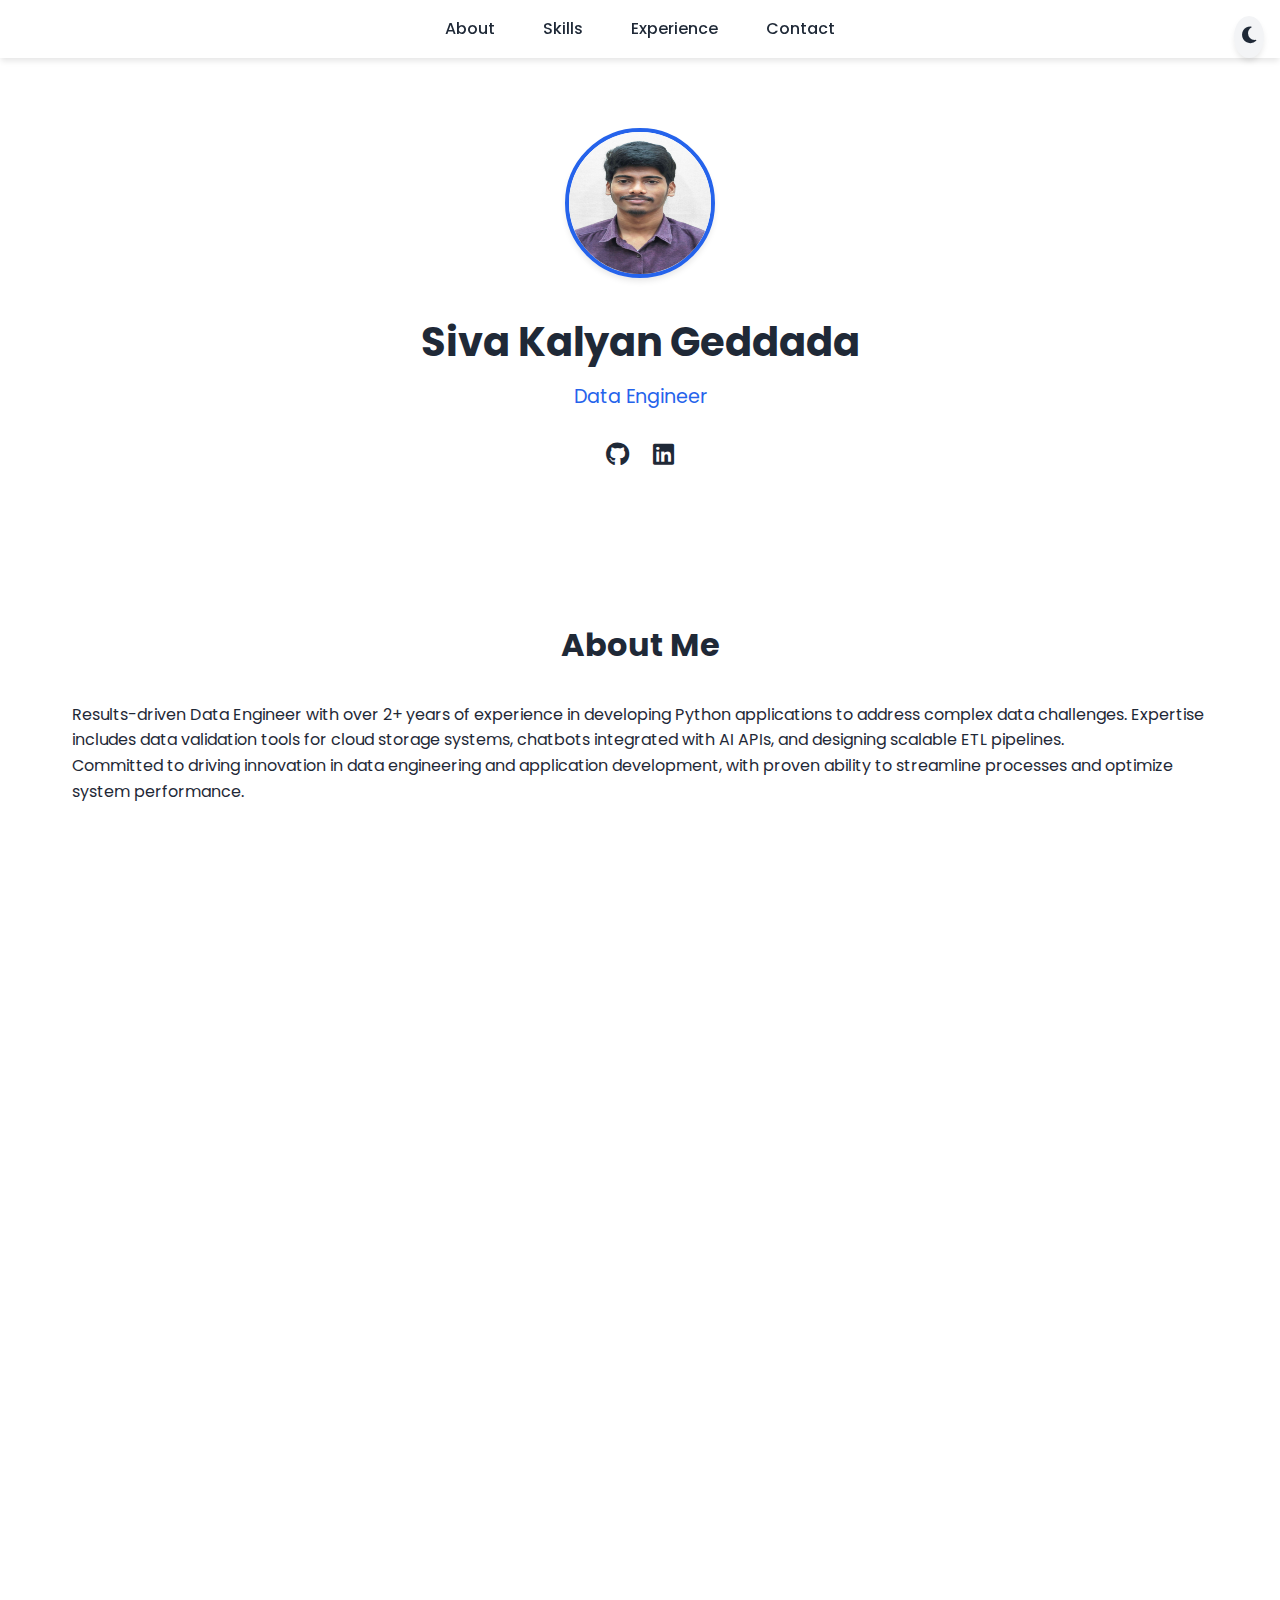
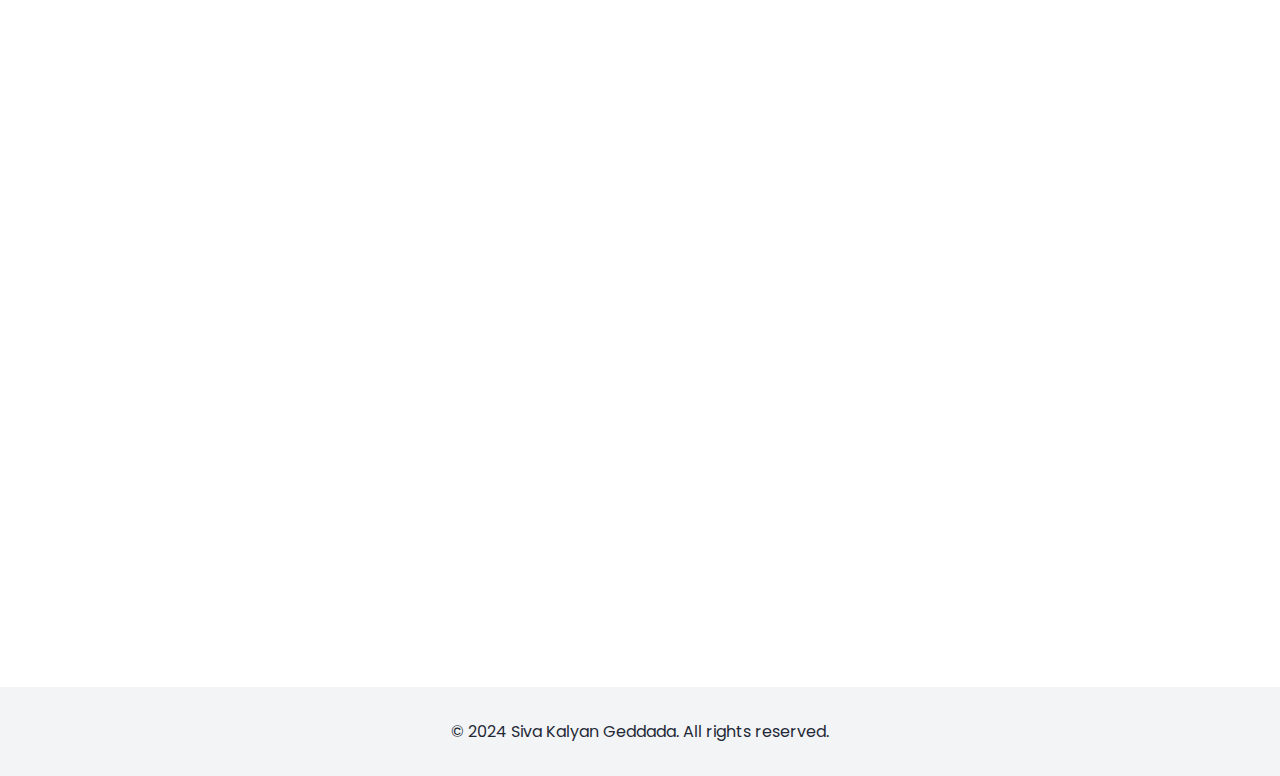
==== index.html @ b7b76e88 "Modified" ====
<!DOCTYPE html>
<html lang="en">
<head>
    <meta charset="UTF-8">
    <meta name="viewport" content="width=device-width, initial-scale=1.0">
    <title>Siva Kalyan Geddada - Data Engineer</title>
    <link rel="stylesheet" href="styles/style.css">
    <link rel="stylesheet" href="https://cdnjs.cloudflare.com/ajax/libs/font-awesome/6.5.1/css/all.min.css">
    <link href="https://fonts.googleapis.com/css2?family=Poppins:wght@300;400;500;600;700&display=swap" rel="stylesheet">
    <meta name="theme-color" content="#2563eb">
</head>
<body>
    <div class="theme-switch">
        <i class="fas fa-moon"></i>
    </div>

    <header>
        <nav>
            <ul>
                <li><a href="#about">About</a></li>
                <li><a href="#skills">Skills</a></li>
                <li><a href="#experience">Experience</a></li>
                <li><a href="#contact">Contact</a></li>
            </ul>
        </nav>
    </header>

    <main>
        <section id="hero">
            <div class="container">
                <img src="images/SivaKalyanGeddada.jpg" alt="Siva Kalyan Geddada Profile Picture" class="profile-pic">
                <h1>Siva Kalyan Geddada</h1>
                <p class="title">Data Engineer</p>
                <div class="social-links">
                    <a href="https://github.com/sivagkalyan" target="_blank"><i class="fab fa-github"></i></a>
                    <a href="linkedin.com/in/siva-kalyan-geddada-73b60621a" target="_blank"><i class="fab fa-linkedin"></i></a>
                </div>
            </div>
        </section>

        <section id="about">
            <div class="container">
                <h2>About Me</h2>
                <p>Results-driven Data Engineer with over 2+ years of experience in developing Python applications to address complex data challenges. Expertise includes data validation tools for cloud storage systems, chatbots integrated with AI APIs, and designing scalable ETL pipelines.</p>
                <p>Committed to driving innovation in data engineering and application development, with proven ability to streamline processes and optimize system performance.</p>
            </div>
        </section>

        <section id="skills">
            <div class="container">
                <h2>Core Competencies</h2>
                <div class="skills-grid">
                    <div class="skill-card">
                        <i class="fas fa-code"></i>
                        <h3>Programming & Application Development</h3>
                    </div>
                    <div class="skill-card">
                        <i class="fas fa-server"></i>
                        <h3>Server Management & Monitoring</h3>
                    </div>
                    <div class="skill-card">
                        <i class="fas fa-sync-alt"></i>
                        <h3>Data Integration & Real-Time Workflows</h3>
                    </div>
                    <div class="skill-card">
                        <i class="fas fa-globe"></i>
                        <h3>Web Application Development</h3>
                    </div>
                </div>
                <div class="skills-detail">
                    <h3>Technical Expertise</h3>
                    <div class="tech-stack">
                        <span>Python</span>
                        <span>SQL</span>
                        <span>JavaScript</span>
                        <span>HTML</span>
                        <span>CSS</span>
                        <span>FastAPI</span>
                        <span>Django</span>
                        <span>AWS</span>
                        <span>Azure</span>
                        <span>GCP</span>
                        <span>OCI</span>
                        <span>PostgreSQL</span>
                        <span>MySQL</span>
                        <span>Prometheus</span>
                        <span>Grafana</span>
                        <span>NodeExporter</span>
                    </div>
                </div>
            </div>
        </section>

        <section id="experience">
            <div class="container">
                <h2>Professional Journey</h2>
                <div class="timeline">
                    <div class="timeline-item">
                        <div class="timeline-content">
                            <h3>Data Engineer</h3>
                            <p class="company">Your Company</p>
                            <p class="date">Present</p>
                            <p>Developing Python applications to address complex data challenges, including data validation tools and chatbots integrated with AI APIs.</p>
                        </div>
                    </div>
                    <!-- Add more timeline items as needed -->
                </div>
            </div>
        </section>

        <section id="contact">
            <div class="container">
                <h2>Contact</h2>
                <div class="contact-grid">
                    <div class="contact-item">
                        <i class="fas fa-envelope"></i>
                        <p>your-email@example.com</p>
                    </div>
                    <div class="contact-item">
                        <i class="fas fa-map-marker-alt"></i>
                        <p>Your Location</p>
                    </div>
                </div>
            </div>
        </section>
    </main>

    <footer>
        <div class="container">
            <p>&copy; 2024 Siva Kalyan Geddada. All rights reserved.</p>
        </div>
    </footer>

    <script src="scripts/script.js"></script>
</body>
</html>
---- styles/style.css ----
:root {
    --primary-color: #2563eb;
    --text-color: #1f2937;
    --bg-color: #ffffff;
    --card-bg: #f3f4f6;
    --header-bg: rgba(255, 255, 255, 0.95);
    --shadow: 0 4px 6px -1px rgba(0, 0, 0, 0.1);
}

[data-theme="dark"] {
    --primary-color: #60a5fa;
    --text-color: #f3f4f6;
    --bg-color: #111827;
    --card-bg: #1f2937;
    --header-bg: rgba(17, 24, 39, 0.95);
    --shadow: 0 4px 6px -1px rgba(0, 0, 0, 0.3);
}

* {
    margin: 0;
    padding: 0;
    box-sizing: border-box;
}

html {
    scroll-behavior: smooth;
}

body {
    font-family: 'Poppins', sans-serif;
    line-height: 1.6;
    color: var(--text-color);
    background-color: var(--bg-color);
    transition: background-color 0.3s, color 0.3s;
}

.container {
    max-width: 1200px;
    margin: 0 auto;
    padding: 0 2rem;
}

/* Header & Navigation */
header {
    position: fixed;
    top: 0;
    left: 0;
    right: 0;
    background: var(--header-bg);
    backdrop-filter: blur(10px);
    z-index: 1000;
    box-shadow: var(--shadow);
}

nav ul {
    display: flex;
    justify-content: center;
    list-style: none;
    padding: 1rem 0;
}

nav ul li {
    margin: 0 1.5rem;
}

nav ul li a {
    color: var(--text-color);
    text-decoration: none;
    font-weight: 500;
    transition: color 0.3s;
}

nav ul li a:hover {
    color: var(--primary-color);
}

/* Theme Switch */
.theme-switch {
    position: fixed;
    top: 1rem;
    right: 1rem;
    z-index: 1001;
    cursor: pointer;
    padding: 0.5rem;
    border-radius: 50%;
    background: var(--card-bg);
    box-shadow: var(--shadow);
}

.theme-switch i {
    font-size: 1.2rem;
}

/* Hero Section */
#hero {
    padding: 8rem 0 4rem;
    text-align: center;
}

.profile-pic {
    width: 150px;
    height: 150px;
    border-radius: 50%;
    margin-bottom: 1.5rem;
    border: 4px solid var(--primary-color);
    box-shadow: var(--shadow);
}

h1 {
    font-size: 2.5rem;
    margin-bottom: 0.5rem;
    color: var(--text-color);
}

.title {
    color: var(--primary-color);
    font-size: 1.2rem;
    margin-bottom: 1.5rem;
}

.social-links {
    display: flex;
    justify-content: center;
    gap: 1.5rem;
}

.social-links a {
    color: var(--text-color);
    font-size: 1.5rem;
    transition: color 0.3s;
}

.social-links a:hover {
    color: var(--primary-color);
}

/* Sections */
section {
    padding: 5rem 0;
}

h2 {
    font-size: 2rem;
    margin-bottom: 2rem;
    text-align: center;
    color: var(--text-color);
}

/* Skills Section */
.skills-grid {
    display: grid;
    grid-template-columns: repeat(auto-fit, minmax(200px, 1fr));
    gap: 2rem;
    margin-bottom: 3rem;
}

.skills-detail {
    background: var(--card-bg);
    padding: 2rem;
    border-radius: 1rem;
    box-shadow: var(--shadow);
    margin-top: 2rem;
}

.skills-detail h3 {
    color: var(--primary-color);
    margin-bottom: 1.5rem;
    text-align: center;
}

.tech-stack {
    display: flex;
    flex-wrap: wrap;
    gap: 1rem;
    justify-content: center;
}

.tech-stack span {
    background: var(--primary-color);
    color: white;
    padding: 0.5rem 1rem;
    border-radius: 2rem;
    font-size: 0.9rem;
    transition: transform 0.3s;
}

.tech-stack span:hover {
    transform: translateY(-2px);
}

/* Experience Section */
.timeline {
    position: relative;
    max-width: 800px;
    margin: 0 auto;
}

.timeline-item {
    margin-bottom: 3rem;
    position: relative;
    padding-left: 2rem;
}

.timeline-item::before {
    content: '';
    position: absolute;
    left: 0;
    top: 0;
    height: 100%;
    width: 2px;
    background: var(--primary-color);
}

.timeline-item::after {
    content: '';
    position: absolute;
    left: -4px;
    top: 0;
    width: 10px;
    height: 10px;
    border-radius: 50%;
    background: var(--primary-color);
}

.timeline-content {
    background: var(--card-bg);
    padding: 1.5rem;
    border-radius: 1rem;
    box-shadow: var(--shadow);
}

.timeline-content h3 {
    color: var(--primary-color);
    margin-bottom: 0.5rem;
}

.company {
    font-weight: 500;
    margin-bottom: 0.25rem;
}

.date {
    color: var(--primary-color);
    font-size: 0.9rem;
    margin-bottom: 1rem;
}

/* Contact Section */
.contact-grid {
    display: grid;
    grid-template-columns: repeat(auto-fit, minmax(250px, 1fr));
    gap: 2rem;
    margin-top: 2rem;
}

.contact-item {
    display: flex;
    align-items: center;
    gap: 1rem;
    background: var(--card-bg);
    padding: 1.5rem;
    border-radius: 1rem;
    box-shadow: var(--shadow);
}

.contact-item i {
    font-size: 1.5rem;
    color: var(--primary-color);
}

/* Footer */
footer {
    text-align: center;
    padding: 2rem 0;
    background: var(--card-bg);
}

/* Responsive Design */
@media (max-width: 768px) {
    nav ul {
        flex-direction: column;
        align-items: center;
        padding: 0.5rem 0;
    }

    nav ul li {
        margin: 0.5rem 0;
    }

    .skills-grid {
        grid-template-columns: repeat(auto-fit, minmax(150px, 1fr));
    }

    .timeline-item {
        padding-left: 1.5rem;
    }

    h1 {
        font-size: 2rem;
    }

    h2 {
        font-size: 1.75rem;
    }
}

/* Animations */
@keyframes fadeIn {
    from {
        opacity: 0;
        transform: translateY(20px);
    }
    to {
        opacity: 1;
        transform: translateY(0);
    }
}

section {
    animation: fadeIn 0.8s ease-out forwards;
}
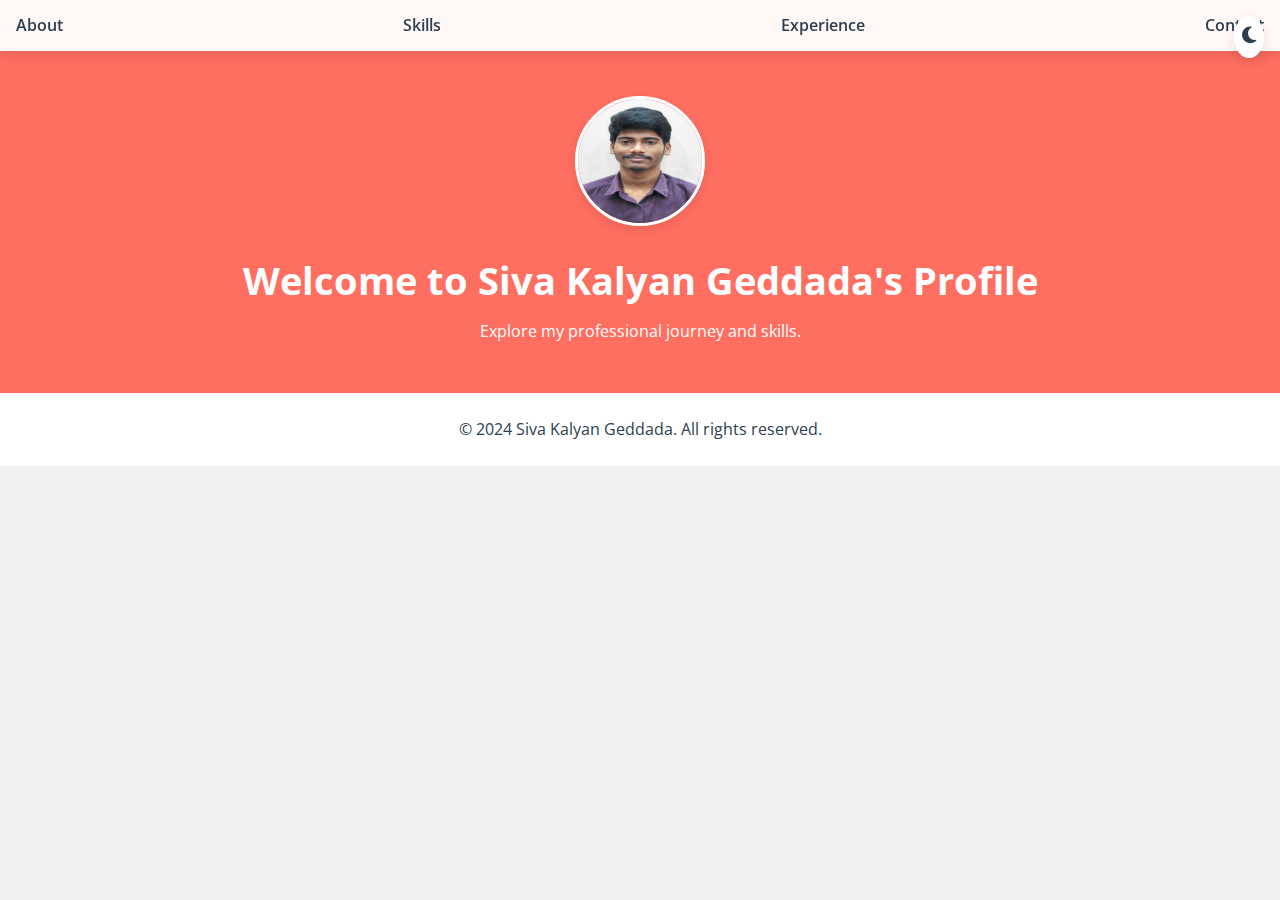
==== commit 47f91931: "Modified" ====
--- a/index.html
+++ b/index.html
@@ -6,7 +6,7 @@
     <title>Siva Kalyan Geddada - Data Engineer</title>
     <link rel="stylesheet" href="styles/style.css">
     <link rel="stylesheet" href="https://cdnjs.cloudflare.com/ajax/libs/font-awesome/6.5.1/css/all.min.css">
-    <link href="https://fonts.googleapis.com/css2?family=Poppins:wght@300;400;500;600;700&display=swap" rel="stylesheet">
+    <link href="https://fonts.googleapis.com/css2?family=Open+Sans:wght@300;400;600&display=swap" rel="stylesheet">
     <meta name="theme-color" content="#2563eb">
 </head>
 <body>
@@ -17,10 +17,10 @@
     <header>
         <nav>
             <ul>
-                <li><a href="#about">About</a></li>
-                <li><a href="#skills">Skills</a></li>
-                <li><a href="#experience">Experience</a></li>
-                <li><a href="#contact">Contact</a></li>
+                <li><a href="about.html">About</a></li>
+                <li><a href="skills.html">Skills</a></li>
+                <li><a href="experience.html">Experience</a></li>
+                <li><a href="contact.html">Contact</a></li>
             </ul>
         </nav>
     </header>
@@ -29,98 +29,8 @@
         <section id="hero">
             <div class="container">
                 <img src="images/SivaKalyanGeddada.jpg" alt="Siva Kalyan Geddada Profile Picture" class="profile-pic">
-                <h1>Siva Kalyan Geddada</h1>
-                <p class="title">Data Engineer</p>
-                <div class="social-links">
-                    <a href="https://github.com/sivagkalyan" target="_blank"><i class="fab fa-github"></i></a>
-                    <a href="linkedin.com/in/siva-kalyan-geddada-73b60621a" target="_blank"><i class="fab fa-linkedin"></i></a>
-                </div>
-            </div>
-        </section>
-
-        <section id="about">
-            <div class="container">
-                <h2>About Me</h2>
-                <p>Results-driven Data Engineer with over 2+ years of experience in developing Python applications to address complex data challenges. Expertise includes data validation tools for cloud storage systems, chatbots integrated with AI APIs, and designing scalable ETL pipelines.</p>
-                <p>Committed to driving innovation in data engineering and application development, with proven ability to streamline processes and optimize system performance.</p>
-            </div>
-        </section>
-
-        <section id="skills">
-            <div class="container">
-                <h2>Core Competencies</h2>
-                <div class="skills-grid">
-                    <div class="skill-card">
-                        <i class="fas fa-code"></i>
-                        <h3>Programming & Application Development</h3>
-                    </div>
-                    <div class="skill-card">
-                        <i class="fas fa-server"></i>
-                        <h3>Server Management & Monitoring</h3>
-                    </div>
-                    <div class="skill-card">
-                        <i class="fas fa-sync-alt"></i>
-                        <h3>Data Integration & Real-Time Workflows</h3>
-                    </div>
-                    <div class="skill-card">
-                        <i class="fas fa-globe"></i>
-                        <h3>Web Application Development</h3>
-                    </div>
-                </div>
-                <div class="skills-detail">
-                    <h3>Technical Expertise</h3>
-                    <div class="tech-stack">
-                        <span>Python</span>
-                        <span>SQL</span>
-                        <span>JavaScript</span>
-                        <span>HTML</span>
-                        <span>CSS</span>
-                        <span>FastAPI</span>
-                        <span>Django</span>
-                        <span>AWS</span>
-                        <span>Azure</span>
-                        <span>GCP</span>
-                        <span>OCI</span>
-                        <span>PostgreSQL</span>
-                        <span>MySQL</span>
-                        <span>Prometheus</span>
-                        <span>Grafana</span>
-                        <span>NodeExporter</span>
-                    </div>
-                </div>
-            </div>
-        </section>
-
-        <section id="experience">
-            <div class="container">
-                <h2>Professional Journey</h2>
-                <div class="timeline">
-                    <div class="timeline-item">
-                        <div class="timeline-content">
-                            <h3>Data Engineer</h3>
-                            <p class="company">Your Company</p>
-                            <p class="date">Present</p>
-                            <p>Developing Python applications to address complex data challenges, including data validation tools and chatbots integrated with AI APIs.</p>
-                        </div>
-                    </div>
-                    <!-- Add more timeline items as needed -->
-                </div>
-            </div>
-        </section>
-
-        <section id="contact">
-            <div class="container">
-                <h2>Contact</h2>
-                <div class="contact-grid">
-                    <div class="contact-item">
-                        <i class="fas fa-envelope"></i>
-                        <p>your-email@example.com</p>
-                    </div>
-                    <div class="contact-item">
-                        <i class="fas fa-map-marker-alt"></i>
-                        <p>Your Location</p>
-                    </div>
-                </div>
+                <h1>Welcome to Siva Kalyan Geddada's Profile</h1>
+                <p>Explore my professional journey and skills.</p>
             </div>
         </section>
     </main>
--- a/styles/style.css
+++ b/styles/style.css
@@ -1,19 +1,21 @@
 :root {
-    --primary-color: #2563eb;
-    --text-color: #1f2937;
-    --bg-color: #ffffff;
-    --card-bg: #f3f4f6;
+    --primary-color: #ff6f61;
+    --secondary-color: #4b4b4b;
+    --text-color: #2c3e50;
+    --bg-color: #f0f0f0;
+    --card-bg: #ffffff;
     --header-bg: rgba(255, 255, 255, 0.95);
-    --shadow: 0 4px 6px -1px rgba(0, 0, 0, 0.1);
+    --shadow: 0 4px 12px rgba(0, 0, 0, 0.1);
 }
 
 [data-theme="dark"] {
-    --primary-color: #60a5fa;
-    --text-color: #f3f4f6;
-    --bg-color: #111827;
-    --card-bg: #1f2937;
-    --header-bg: rgba(17, 24, 39, 0.95);
-    --shadow: 0 4px 6px -1px rgba(0, 0, 0, 0.3);
+    --primary-color: #ff9a8d;
+    --secondary-color: #b0b0b0;
+    --text-color: #ecf0f1;
+    --bg-color: #2c3e50;
+    --card-bg: #34495e;
+    --header-bg: rgba(44, 62, 80, 0.95);
+    --shadow: 0 4px 12px rgba(0, 0, 0, 0.3);
 }
 
 * {
@@ -27,7 +29,7 @@
 }
 
 body {
-    font-family: 'Poppins', sans-serif;
+    font-family: 'Open Sans', sans-serif;
     line-height: 1.6;
     color: var(--text-color);
     background-color: var(--bg-color);
@@ -35,9 +37,9 @@
 }
 
 .container {
-    max-width: 1200px;
+    max-width: 1100px;
     margin: 0 auto;
-    padding: 0 2rem;
+    padding: 0 1.5rem;
 }
 
 /* Header & Navigation */
@@ -47,26 +49,26 @@
     left: 0;
     right: 0;
     background: var(--header-bg);
-    backdrop-filter: blur(10px);
+    backdrop-filter: blur(5px);
     z-index: 1000;
     box-shadow: var(--shadow);
 }
 
 nav ul {
     display: flex;
-    justify-content: center;
+    justify-content: space-between;
     list-style: none;
-    padding: 1rem 0;
+    padding: 0.8rem 0;
 }
 
 nav ul li {
-    margin: 0 1.5rem;
+    margin: 0 1rem;
 }
 
 nav ul li a {
     color: var(--text-color);
     text-decoration: none;
-    font-weight: 500;
+    font-weight: 600;
     transition: color 0.3s;
 }
 
@@ -93,55 +95,55 @@
 
 /* Hero Section */
 #hero {
-    padding: 8rem 0 4rem;
+    padding: 6rem 0 3rem;
     text-align: center;
+    background: var(--primary-color);
+    color: #fff;
 }
 
 .profile-pic {
-    width: 150px;
-    height: 150px;
+    width: 130px;
+    height: 130px;
     border-radius: 50%;
-    margin-bottom: 1.5rem;
-    border: 4px solid var(--primary-color);
+    margin-bottom: 1rem;
+    border: 3px solid #fff;
     box-shadow: var(--shadow);
 }
 
 h1 {
-    font-size: 2.5rem;
+    font-size: 2.4rem;
     margin-bottom: 0.5rem;
-    color: var(--text-color);
 }
 
 .title {
-    color: var(--primary-color);
     font-size: 1.2rem;
-    margin-bottom: 1.5rem;
+    margin-bottom: 1rem;
 }
 
 .social-links {
     display: flex;
     justify-content: center;
-    gap: 1.5rem;
+    gap: 1rem;
 }
 
 .social-links a {
-    color: var(--text-color);
-    font-size: 1.5rem;
+    color: #fff;
+    font-size: 1.4rem;
     transition: color 0.3s;
 }
 
 .social-links a:hover {
-    color: var(--primary-color);
+    color: var(--secondary-color);
 }
 
 /* Sections */
 section {
-    padding: 5rem 0;
+    padding: 4rem 0;
 }
 
 h2 {
-    font-size: 2rem;
-    margin-bottom: 2rem;
+    font-size: 1.9rem;
+    margin-bottom: 1.5rem;
     text-align: center;
     color: var(--text-color);
 }
@@ -150,37 +152,37 @@
 .skills-grid {
     display: grid;
     grid-template-columns: repeat(auto-fit, minmax(200px, 1fr));
-    gap: 2rem;
-    margin-bottom: 3rem;
+    gap: 1.5rem;
+    margin-bottom: 2.5rem;
 }
 
 .skills-detail {
     background: var(--card-bg);
-    padding: 2rem;
-    border-radius: 1rem;
-    box-shadow: var(--shadow);
-    margin-top: 2rem;
+    padding: 1.5rem;
+    border-radius: 0.8rem;
+    box-shadow: var(--shadow);
+    margin-top: 1.5rem;
 }
 
 .skills-detail h3 {
     color: var(--primary-color);
-    margin-bottom: 1.5rem;
+    margin-bottom: 1rem;
     text-align: center;
 }
 
 .tech-stack {
     display: flex;
     flex-wrap: wrap;
-    gap: 1rem;
+    gap: 0.8rem;
     justify-content: center;
 }
 
 .tech-stack span {
     background: var(--primary-color);
     color: white;
-    padding: 0.5rem 1rem;
-    border-radius: 2rem;
-    font-size: 0.9rem;
+    padding: 0.4rem 0.8rem;
+    border-radius: 1.5rem;
+    font-size: 0.85rem;
     transition: transform 0.3s;
 }
 
@@ -191,14 +193,14 @@
 /* Experience Section */
 .timeline {
     position: relative;
-    max-width: 800px;
+    max-width: 750px;
     margin: 0 auto;
 }
 
 .timeline-item {
-    margin-bottom: 3rem;
+    margin-bottom: 2.5rem;
     position: relative;
-    padding-left: 2rem;
+    padding-left: 1.5rem;
 }
 
 .timeline-item::before {
@@ -216,62 +218,62 @@
     position: absolute;
     left: -4px;
     top: 0;
-    width: 10px;
-    height: 10px;
+    width: 8px;
+    height: 8px;
     border-radius: 50%;
     background: var(--primary-color);
 }
 
 .timeline-content {
     background: var(--card-bg);
-    padding: 1.5rem;
-    border-radius: 1rem;
+    padding: 1.2rem;
+    border-radius: 0.8rem;
     box-shadow: var(--shadow);
 }
 
 .timeline-content h3 {
     color: var(--primary-color);
-    margin-bottom: 0.5rem;
+    margin-bottom: 0.4rem;
 }
 
 .company {
     font-weight: 500;
-    margin-bottom: 0.25rem;
+    margin-bottom: 0.2rem;
 }
 
 .date {
     color: var(--primary-color);
-    font-size: 0.9rem;
-    margin-bottom: 1rem;
+    font-size: 0.85rem;
+    margin-bottom: 0.8rem;
 }
 
 /* Contact Section */
 .contact-grid {
     display: grid;
-    grid-template-columns: repeat(auto-fit, minmax(250px, 1fr));
-    gap: 2rem;
-    margin-top: 2rem;
+    grid-template-columns: repeat(auto-fit, minmax(220px, 1fr));
+    gap: 1.5rem;
+    margin-top: 1.5rem;
 }
 
 .contact-item {
     display: flex;
     align-items: center;
-    gap: 1rem;
-    background: var(--card-bg);
-    padding: 1.5rem;
-    border-radius: 1rem;
+    gap: 0.8rem;
+    background: var(--card-bg);
+    padding: 1.2rem;
+    border-radius: 0.8rem;
     box-shadow: var(--shadow);
 }
 
 .contact-item i {
-    font-size: 1.5rem;
+    font-size: 1.4rem;
     color: var(--primary-color);
 }
 
 /* Footer */
 footer {
     text-align: center;
-    padding: 2rem 0;
+    padding: 1.5rem 0;
     background: var(--card-bg);
 }
 
@@ -288,19 +290,19 @@
     }
 
     .skills-grid {
-        grid-template-columns: repeat(auto-fit, minmax(150px, 1fr));
+        grid-template-columns: repeat(auto-fit, minmax(140px, 1fr));
     }
 
     .timeline-item {
-        padding-left: 1.5rem;
+        padding-left: 1rem;
     }
 
     h1 {
-        font-size: 2rem;
+        font-size: 1.8rem;
     }
 
     h2 {
-        font-size: 1.75rem;
+        font-size: 1.6rem;
     }
 }
 
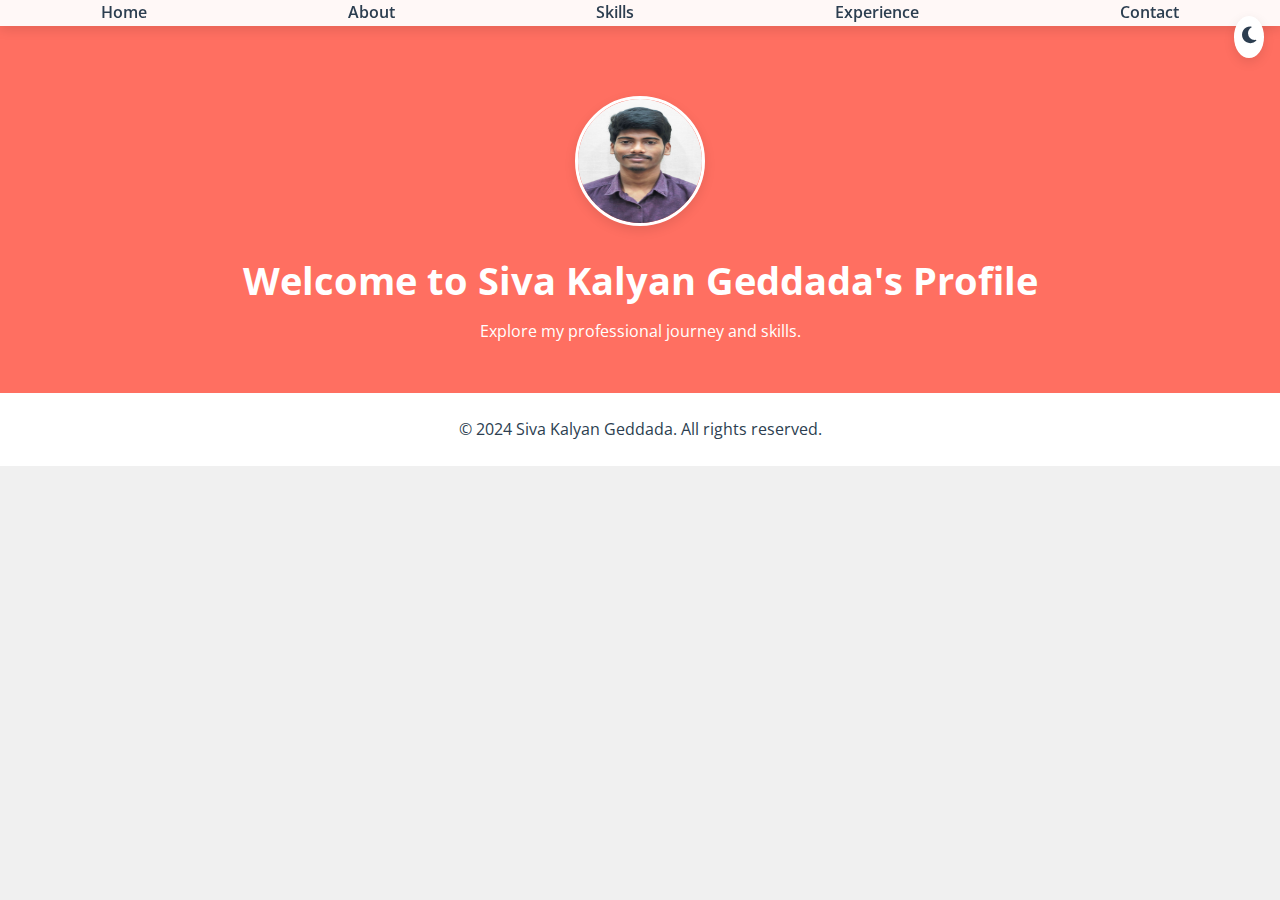
==== commit 8c94669e: "Modified" ====
--- a/index.html
+++ b/index.html
@@ -17,6 +17,7 @@
     <header>
         <nav>
             <ul>
+                <li><a href="index.html">Home</a></li>
                 <li><a href="about.html">About</a></li>
                 <li><a href="skills.html">Skills</a></li>
                 <li><a href="experience.html">Experience</a></li>
--- a/styles/style.css
+++ b/styles/style.css
@@ -34,6 +34,11 @@
     color: var(--text-color);
     background-color: var(--bg-color);
     transition: background-color 0.3s, color 0.3s;
+}
+
+body.night-mode {
+    background-color: #2c3e50;
+    color: #ecf0f1;
 }
 
 .container {
@@ -56,13 +61,13 @@
 
 nav ul {
     display: flex;
-    justify-content: space-between;
-    list-style: none;
-    padding: 0.8rem 0;
+    justify-content: space-around;
+    list-style-type: none;
+    padding: 0;
 }
 
 nav ul li {
-    margin: 0 1rem;
+    margin: 0 15px;
 }
 
 nav ul li a {
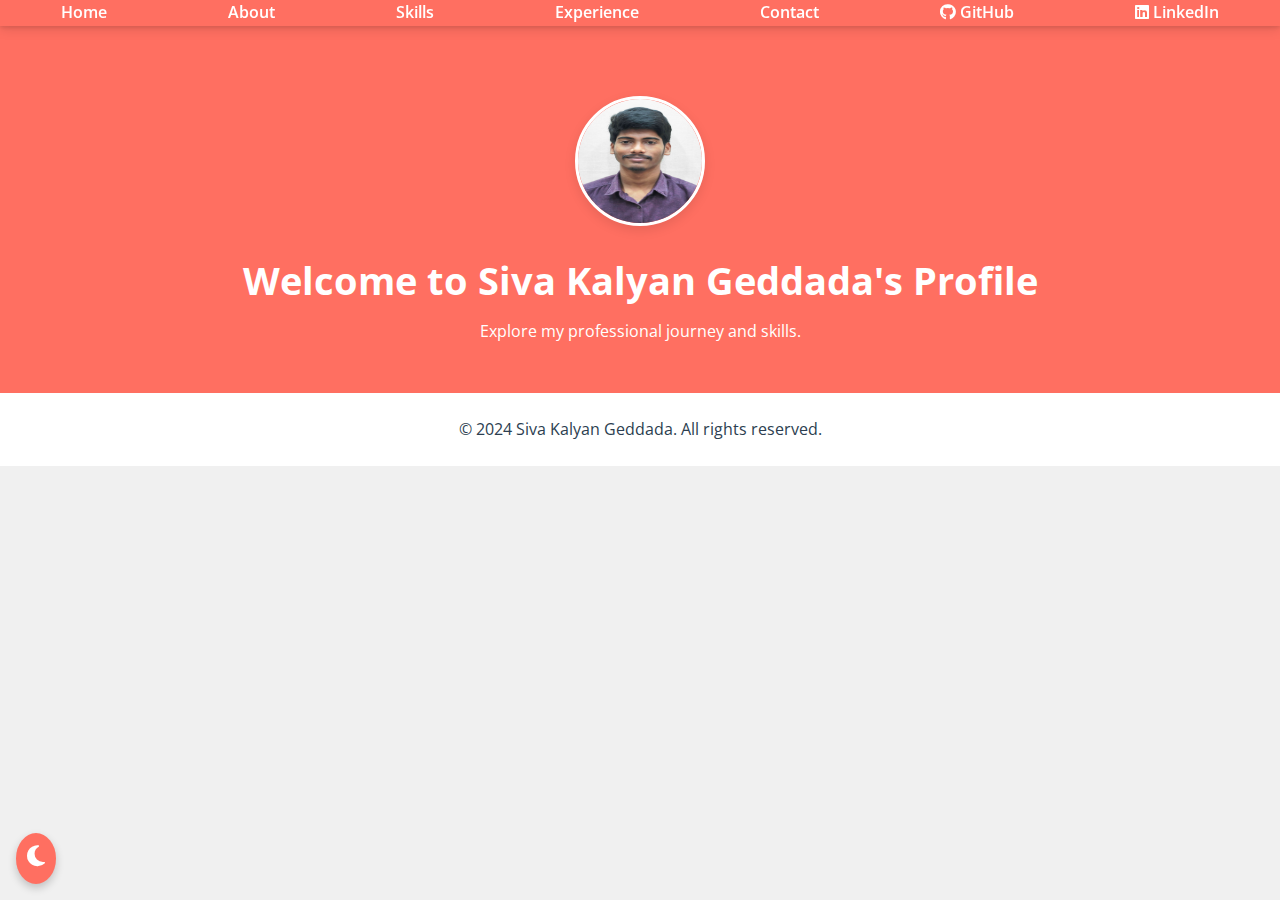
==== commit a6e882a1: "Modified" ====
--- a/index.html
+++ b/index.html
@@ -22,6 +22,8 @@
                 <li><a href="skills.html">Skills</a></li>
                 <li><a href="experience.html">Experience</a></li>
                 <li><a href="contact.html">Contact</a></li>
+                <li><a href="https://github.com/your-github-username" target="_blank"><i class="fab fa-github"></i> GitHub</a></li>
+                <li><a href="https://linkedin.com/in/your-linkedin-username" target="_blank"><i class="fab fa-linkedin"></i> LinkedIn</a></li>
             </ul>
         </nav>
     </header>
--- a/styles/style.css
+++ b/styles/style.css
@@ -64,6 +64,8 @@
     justify-content: space-around;
     list-style-type: none;
     padding: 0;
+    background-color: var(--primary-color);
+    box-shadow: 0 2px 4px rgba(0, 0, 0, 0.1);
 }
 
 nav ul li {
@@ -71,31 +73,40 @@
 }
 
 nav ul li a {
-    color: var(--text-color);
+    color: #fff;
     text-decoration: none;
     font-weight: 600;
-    transition: color 0.3s;
+    padding: 10px 15px;
+    border-radius: 5px;
+    transition: background-color 0.3s, color 0.3s;
 }
 
 nav ul li a:hover {
+    background-color: #fff;
     color: var(--primary-color);
 }
 
 /* Theme Switch */
 .theme-switch {
     position: fixed;
-    top: 1rem;
-    right: 1rem;
+    bottom: 1rem;
+    left: 1rem;
     z-index: 1001;
     cursor: pointer;
-    padding: 0.5rem;
+    padding: 0.7rem;
     border-radius: 50%;
-    background: var(--card-bg);
-    box-shadow: var(--shadow);
+    background: var(--primary-color);
+    box-shadow: 0 4px 8px rgba(0, 0, 0, 0.2);
+    transition: background-color 0.3s, transform 0.3s;
+}
+
+.theme-switch:hover {
+    transform: scale(1.1);
 }
 
 .theme-switch i {
-    font-size: 1.2rem;
+    font-size: 1.5rem;
+    color: #fff;
 }
 
 /* Hero Section */
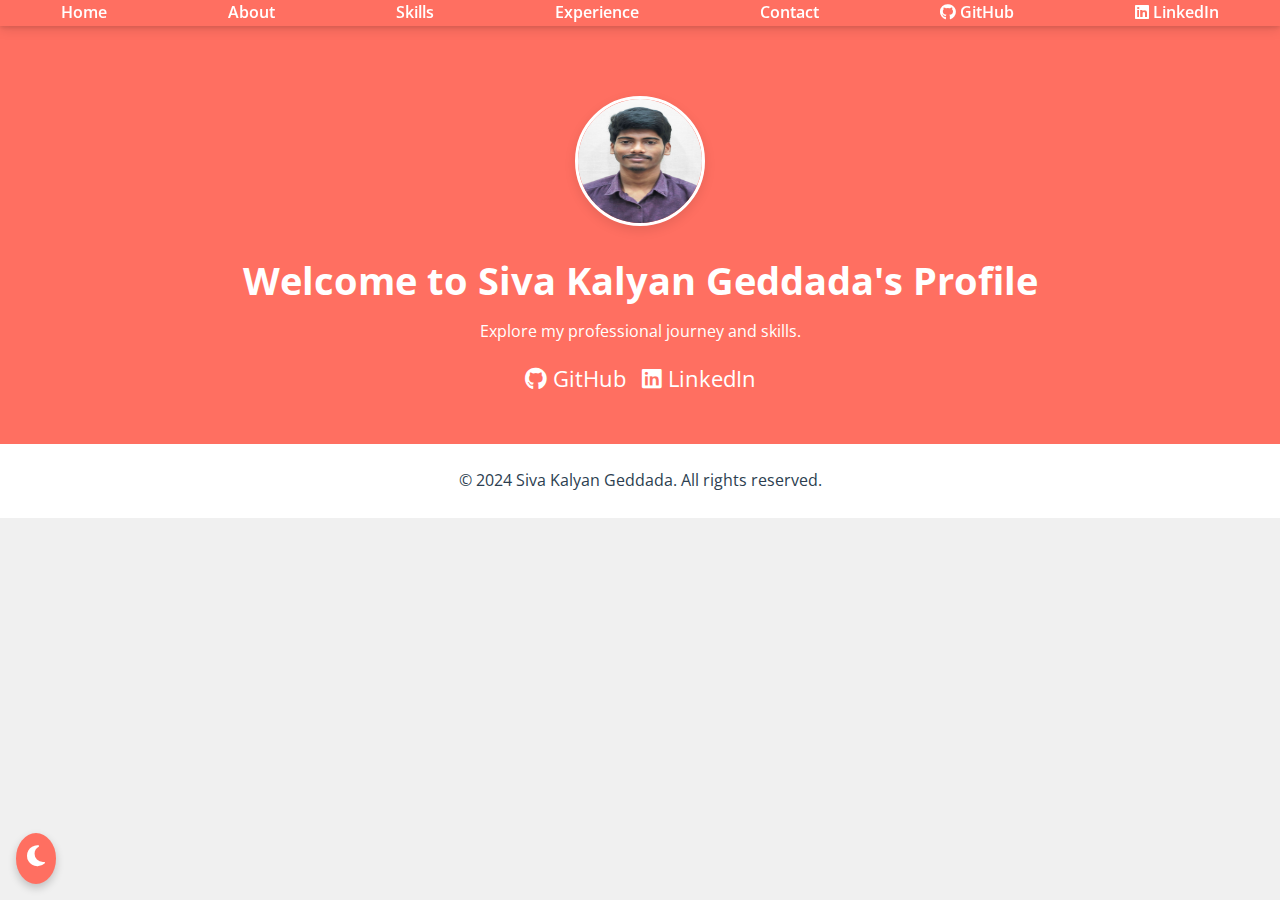
==== commit 195e9d87: "Modified" ====
--- a/index.html
+++ b/index.html
@@ -34,6 +34,10 @@
                 <img src="images/SivaKalyanGeddada.jpg" alt="Siva Kalyan Geddada Profile Picture" class="profile-pic">
                 <h1>Welcome to Siva Kalyan Geddada's Profile</h1>
                 <p>Explore my professional journey and skills.</p>
+                <div class="social-links">
+                    <a href="https://github.com/your-github-username" target="_blank"><i class="fab fa-github"></i> GitHub</a>
+                    <a href="https://linkedin.com/in/your-linkedin-username" target="_blank"><i class="fab fa-linkedin"></i> LinkedIn</a>
+                </div>
             </div>
         </section>
     </main>
--- a/styles/style.css
+++ b/styles/style.css
@@ -140,12 +140,14 @@
     display: flex;
     justify-content: center;
     gap: 1rem;
+    margin-top: 1rem;
 }
 
 .social-links a {
     color: #fff;
     font-size: 1.4rem;
     transition: color 0.3s;
+    text-decoration: none;
 }
 
 .social-links a:hover {
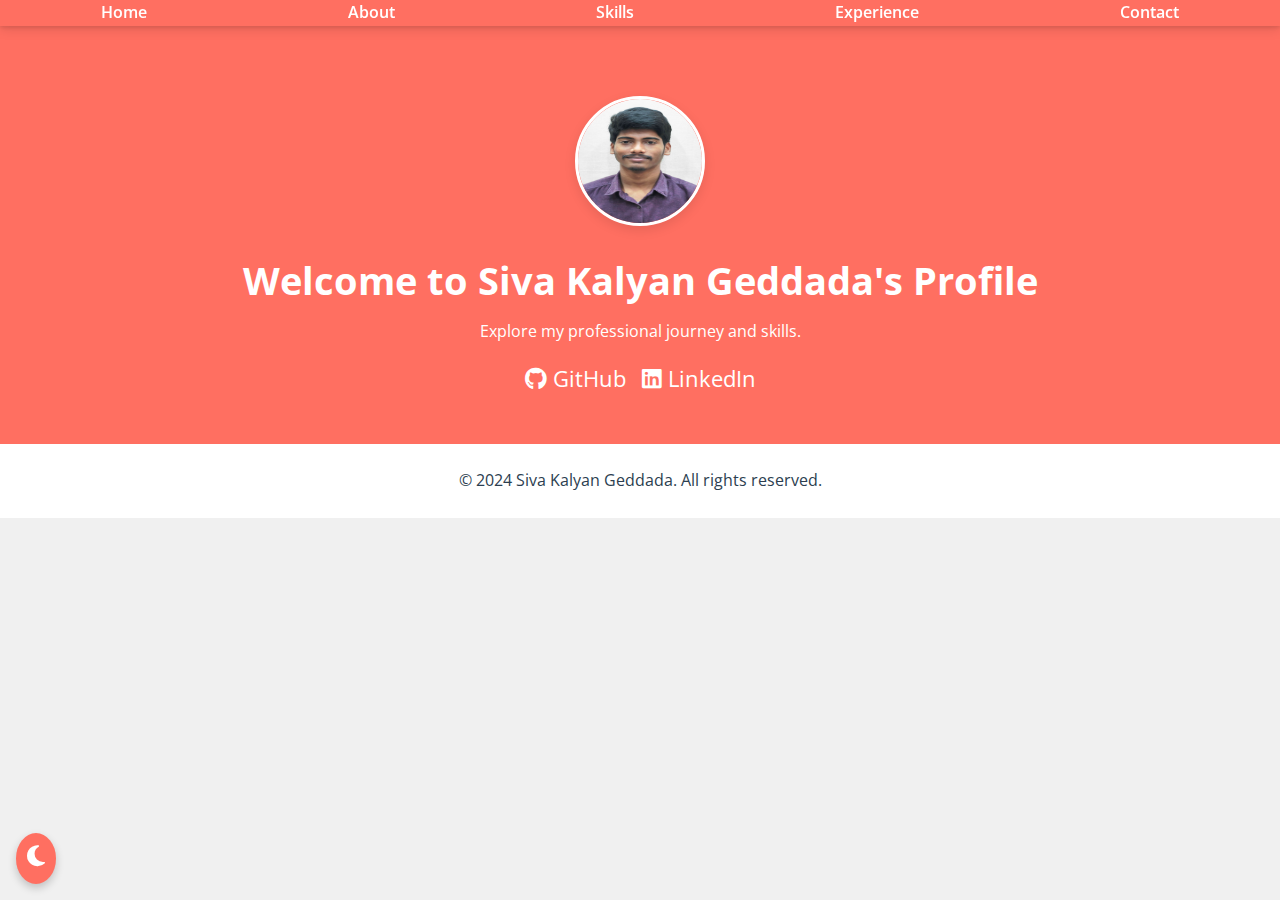
==== commit 92e02830: "Modified" ====
--- a/index.html
+++ b/index.html
@@ -22,8 +22,6 @@
                 <li><a href="skills.html">Skills</a></li>
                 <li><a href="experience.html">Experience</a></li>
                 <li><a href="contact.html">Contact</a></li>
-                <li><a href="https://github.com/your-github-username" target="_blank"><i class="fab fa-github"></i> GitHub</a></li>
-                <li><a href="https://linkedin.com/in/your-linkedin-username" target="_blank"><i class="fab fa-linkedin"></i> LinkedIn</a></li>
             </ul>
         </nav>
     </header>
@@ -35,8 +33,8 @@
                 <h1>Welcome to Siva Kalyan Geddada's Profile</h1>
                 <p>Explore my professional journey and skills.</p>
                 <div class="social-links">
-                    <a href="https://github.com/your-github-username" target="_blank"><i class="fab fa-github"></i> GitHub</a>
-                    <a href="https://linkedin.com/in/your-linkedin-username" target="_blank"><i class="fab fa-linkedin"></i> LinkedIn</a>
+                    <a href="https://github.com/sivagkalyan" target="_blank"><i class="fab fa-github"></i> GitHub</a>
+                    <a href="linkedin.com/in/siva-kalyan-geddada-73b60621a" target="_blank"><i class="fab fa-linkedin"></i> LinkedIn</a>
                 </div>
             </div>
         </section>
